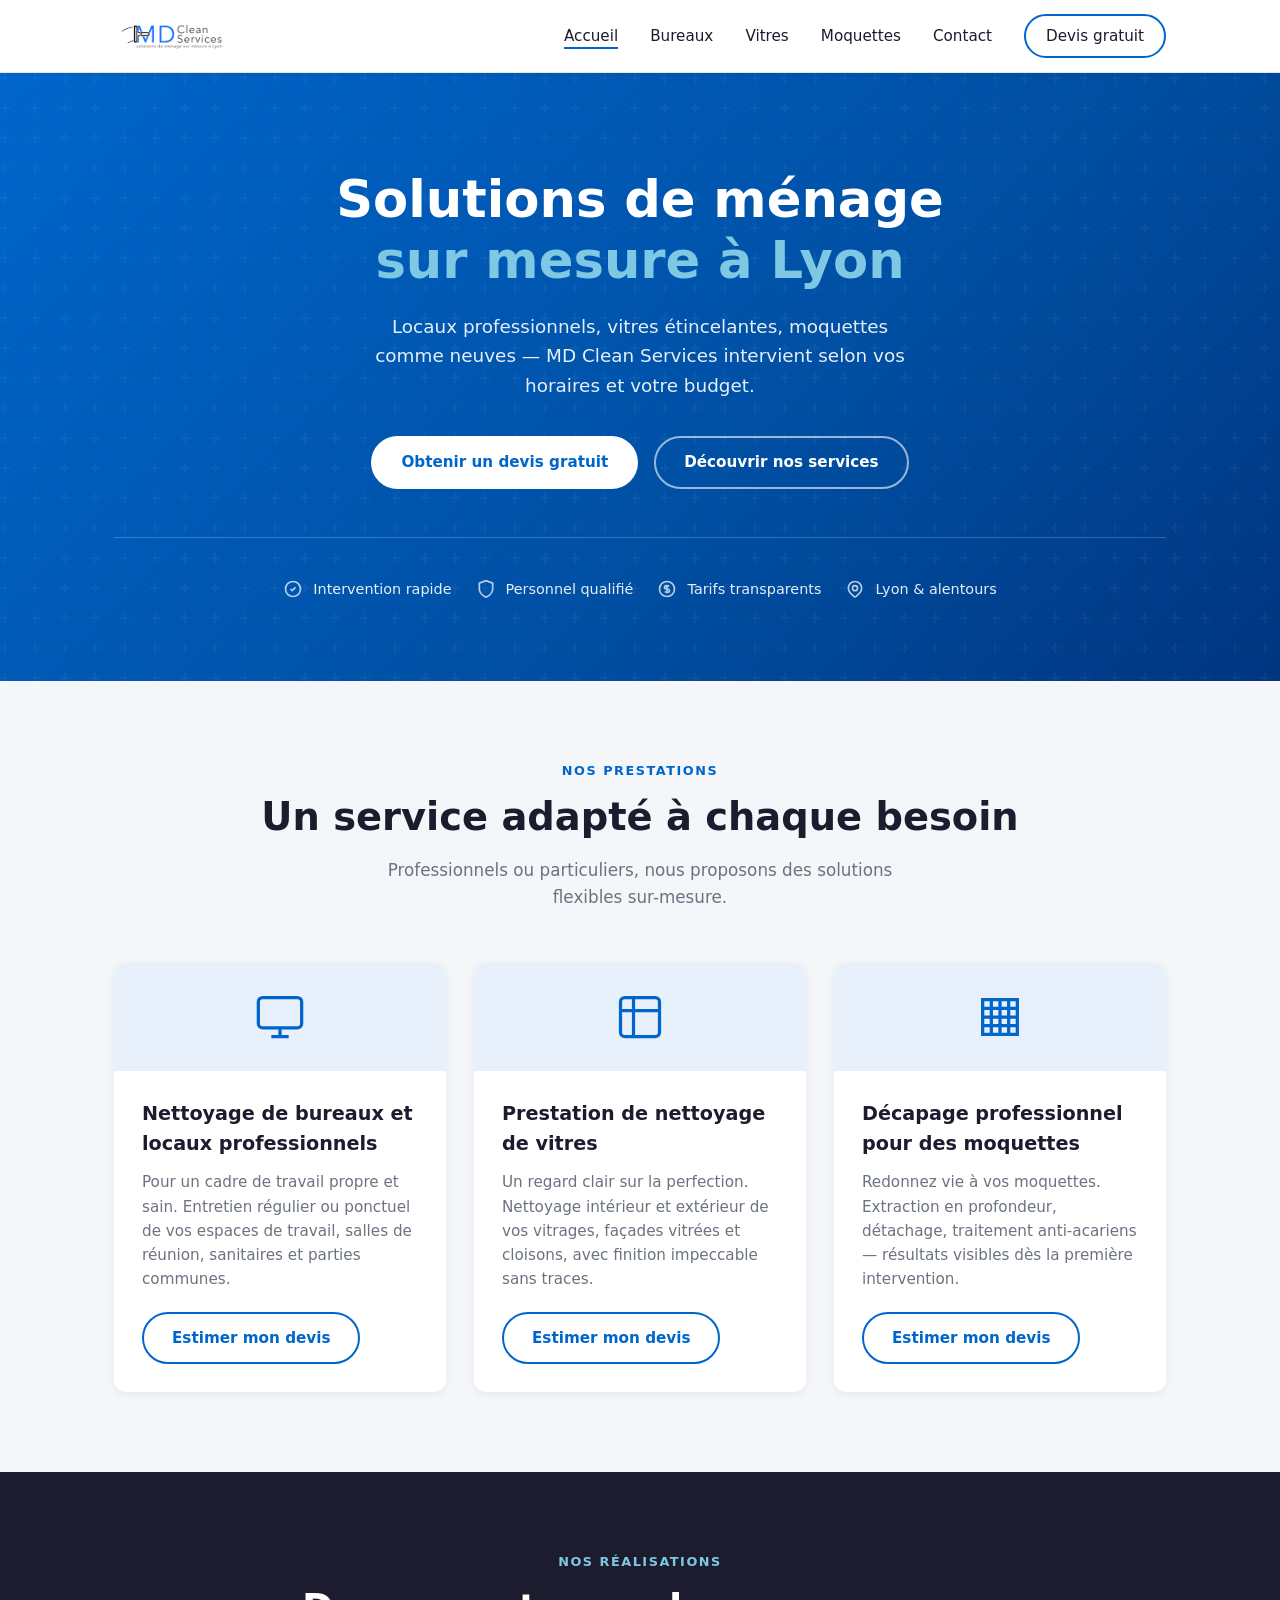
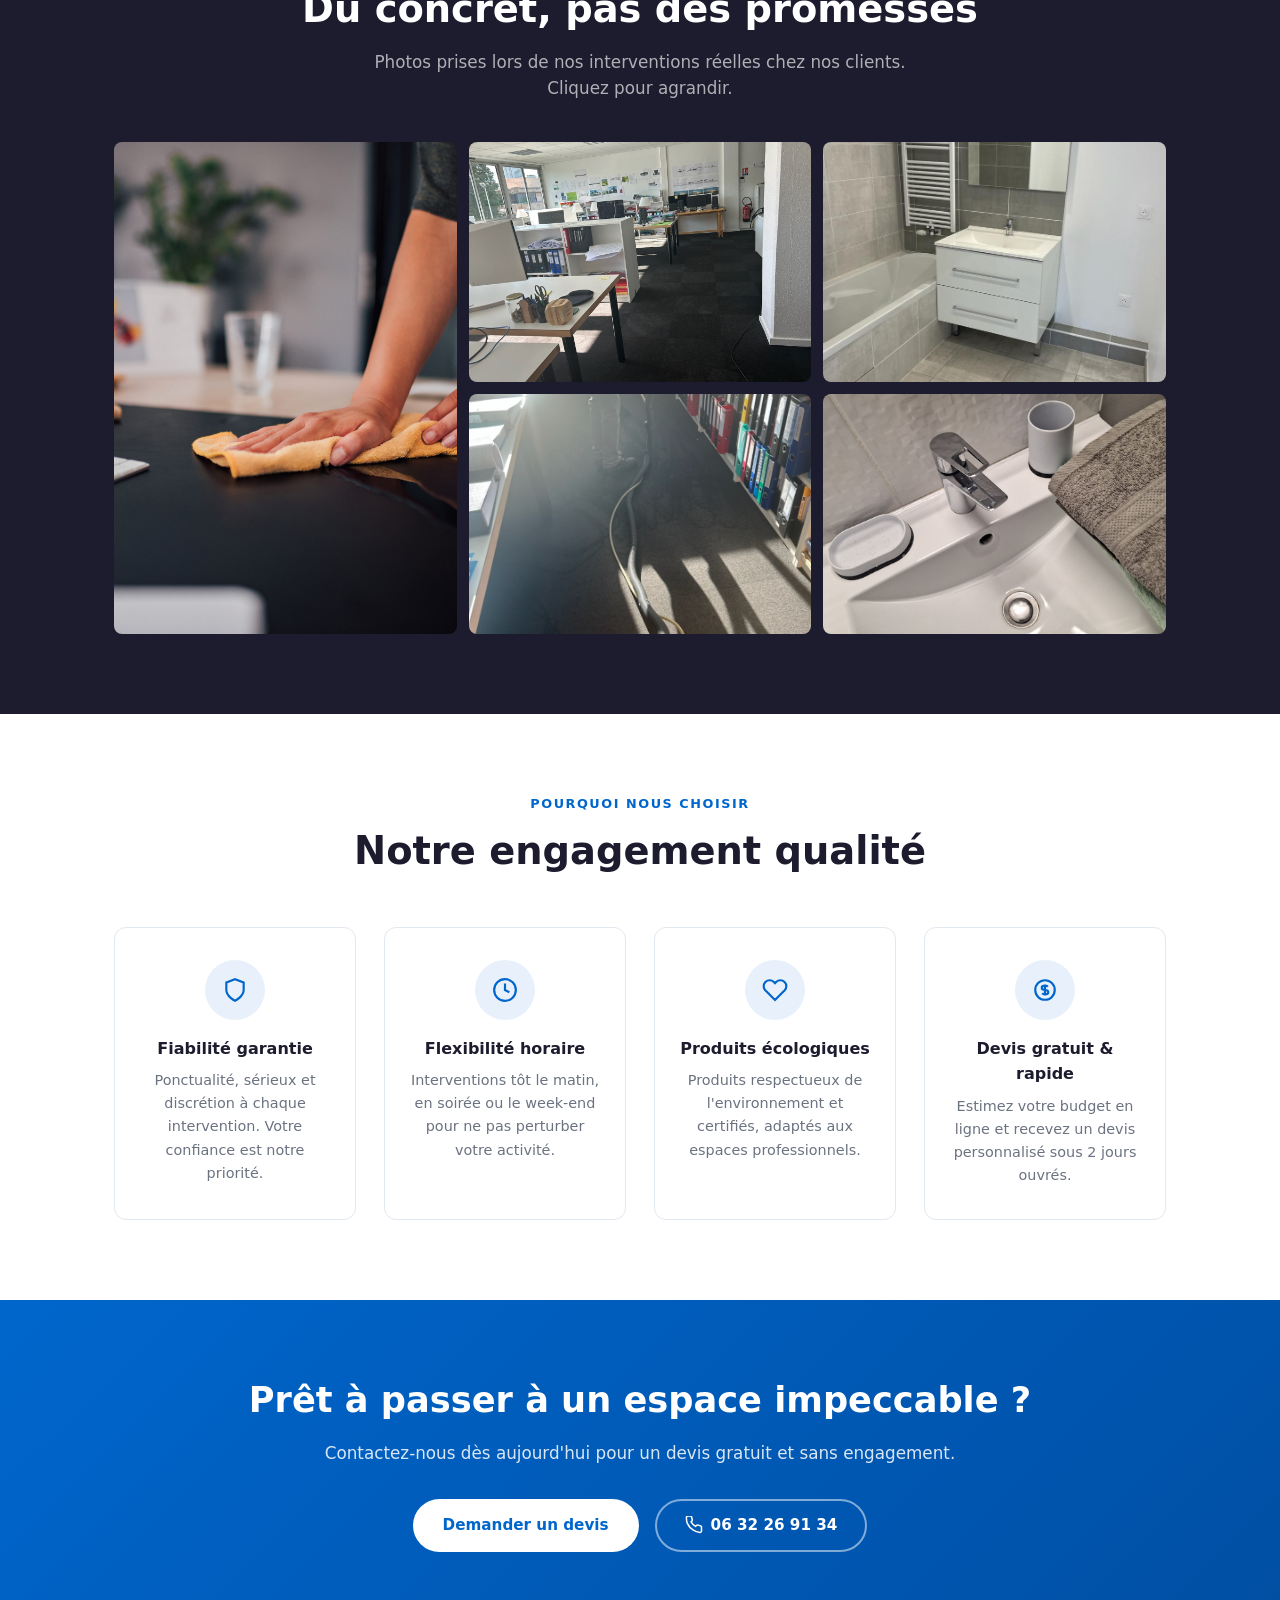
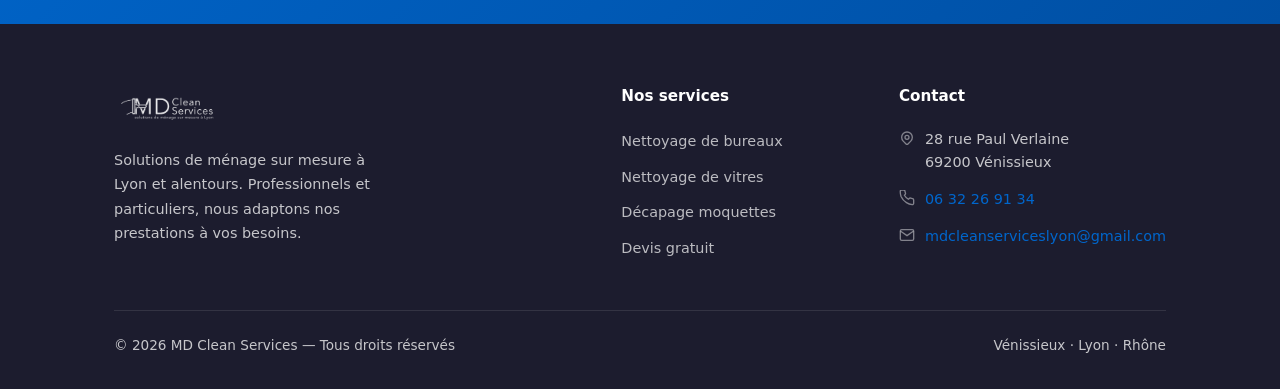
==== index.html @ 0ec76979 "feat: 🚀 init site statique MD Clean Services — bêta - Pages : accueil, bureaux, vitres, moquettes, c" ====
<!DOCTYPE html>
<html lang="fr">
<head>
  <meta charset="UTF-8">
  <meta name="viewport" content="width=device-width, initial-scale=1.0">
  <title>MD Clean Services – Solutions de ménage sur mesure à Lyon</title>
  <meta name="description" content="MD Clean Services propose des prestations de nettoyage professionnel à Lyon et alentours : bureaux, locaux, vitres et moquettes. Devis gratuit.">
  <meta name="robots" content="index, follow">
  <link rel="canonical" href="https://www.mdcleanservices.com/">
  <link rel="icon" type="image/png" href="images/logo.png">
  <link rel="stylesheet" href="css/style.css">
  <meta property="og:title" content="MD Clean Services – Nettoyage professionnel à Lyon">
  <meta property="og:description" content="Nettoyage de bureaux, vitres et moquettes à Lyon et Vénissieux. Devis gratuit.">
  <meta property="og:type" content="website">
</head>
<body>

<header>
  <nav class="container">
    <a href="index.html" class="nav-logo" aria-label="MD Clean Services – Accueil">
      <img src="images/logo.png" alt="MD Clean Services" width="160" height="69">
    </a>
    <ul class="nav-links" id="nav-links">
      <li><a href="index.html">Accueil</a></li>
      <li><a href="nettoyage-bureaux.html">Bureaux</a></li>
      <li><a href="nettoyage-vitres.html">Vitres</a></li>
      <li><a href="moquettes.html">Moquettes</a></li>
      <li><a href="contact.html">Contact</a></li>
      <li><a href="contact.html" class="btn btn-outline" style="padding:8px 20px">Devis gratuit</a></li>
    </ul>
    <button class="nav-burger" aria-label="Ouvrir le menu" aria-expanded="false">
      <span></span><span></span><span></span>
    </button>
  </nav>
</header>

<!-- HERO -->
<section class="hero">
  <div class="container hero-content">
    <h1>Solutions de ménage<br><span>sur mesure à Lyon</span></h1>
    <p>Locaux professionnels, vitres étincelantes, moquettes comme neuves — MD Clean Services intervient selon vos horaires et votre budget.</p>
    <div class="hero-cta">
      <a href="contact.html" class="btn btn-white">Obtenir un devis gratuit</a>
      <a href="#services" class="btn" style="border:2px solid rgba(255,255,255,.6);color:#fff">Découvrir nos services</a>
    </div>
    <div class="hero-badges">
      <div class="hero-badge">
        <svg width="20" height="20" viewBox="0 0 24 24" fill="none" stroke="currentColor" stroke-width="2"><path d="M9 12l2 2 4-4m6 2a9 9 0 11-18 0 9 9 0 0118 0z"/></svg>
        Intervention rapide
      </div>
      <div class="hero-badge">
        <svg width="20" height="20" viewBox="0 0 24 24" fill="none" stroke="currentColor" stroke-width="2"><path d="M12 22s8-4 8-10V5l-8-3-8 3v7c0 6 8 10 8 10z"/></svg>
        Personnel qualifié
      </div>
      <div class="hero-badge">
        <svg width="20" height="20" viewBox="0 0 24 24" fill="none" stroke="currentColor" stroke-width="2"><path d="M12 8c-1.657 0-3 .895-3 2s1.343 2 3 2 3 .895 3 2-1.343 2-3 2m0-8c1.11 0 2.08.402 2.599 1M12 8V7m0 1v8m0 0v1m0-1c-1.11 0-2.08-.402-2.599-1M21 12a9 9 0 11-18 0 9 9 0 0118 0z"/></svg>
        Tarifs transparents
      </div>
      <div class="hero-badge">
        <svg width="20" height="20" viewBox="0 0 24 24" fill="none" stroke="currentColor" stroke-width="2"><path d="M17.657 16.657L13.414 20.9a1.998 1.998 0 01-2.827 0l-4.244-4.243a8 8 0 1111.314 0z"/><path d="M15 11a3 3 0 11-6 0 3 3 0 016 0z"/></svg>
        Lyon & alentours
      </div>
    </div>
  </div>
</section>

<!-- SERVICES -->
<section class="services" id="services">
  <div class="container">
    <div class="section-header centered">
      <div class="section-label">Nos prestations</div>
      <h2 class="section-title">Un service adapté à chaque besoin</h2>
      <p class="section-subtitle">Professionnels ou particuliers, nous proposons des solutions flexibles sur-mesure.</p>
    </div>

    <div class="services-grid">
      <article class="service-card">
        <div class="service-card-icon">
          <svg width="52" height="52" viewBox="0 0 24 24" fill="none" stroke="currentColor" stroke-width="1.5">
            <rect x="2" y="3" width="20" height="14" rx="2"/>
            <path d="M8 21h8M12 17v4"/>
          </svg>
        </div>
        <div class="service-card-body">
          <h3>Nettoyage de bureaux et locaux professionnels</h3>
          <p>Pour un cadre de travail propre et sain. Entretien régulier ou ponctuel de vos espaces de travail, salles de réunion, sanitaires et parties communes.</p>
          <a href="contact.html?service=bureaux&devis=1" class="btn btn-outline">Estimer mon devis</a>
        </div>
      </article>

      <article class="service-card">
        <div class="service-card-icon">
          <svg width="52" height="52" viewBox="0 0 24 24" fill="none" stroke="currentColor" stroke-width="1.5">
            <rect x="3" y="3" width="18" height="18" rx="2"/>
            <path d="M3 9h18M9 3v18"/>
          </svg>
        </div>
        <div class="service-card-body">
          <h3>Prestation de nettoyage de vitres</h3>
          <p>Un regard clair sur la perfection. Nettoyage intérieur et extérieur de vos vitrages, façades vitrées et cloisons, avec finition impeccable sans traces.</p>
          <a href="contact.html?service=vitres&devis=1" class="btn btn-outline">Estimer mon devis</a>
        </div>
      </article>

      <article class="service-card">
        <div class="service-card-icon">
          <svg width="52" height="52" viewBox="0 0 24 24" fill="none" stroke="currentColor" stroke-width="1.5">
            <path d="M4 4h16v16H4z"/>
            <path d="M4 8h16M4 12h16M4 16h16M8 4v16M12 4v16M16 4v16"/>
          </svg>
        </div>
        <div class="service-card-body">
          <h3>Décapage professionnel pour des moquettes</h3>
          <p>Redonnez vie à vos moquettes. Extraction en profondeur, détachage, traitement anti-acariens — résultats visibles dès la première intervention.</p>
          <a href="contact.html?service=moquettes&devis=1" class="btn btn-outline">Estimer mon devis</a>
        </div>
      </article>
    </div>
  </div>
</section>

<!-- GALERIE RÉALISATIONS -->
<section class="gallery">
  <div class="container">
    <div class="section-header centered" style="margin-bottom:40px">
      <div class="section-label">Nos réalisations</div>
      <h2 class="section-title">Du concret, pas des promesses</h2>
      <p class="section-subtitle">Photos prises lors de nos interventions réelles chez nos clients. Cliquez pour agrandir.</p>
    </div>

    <div class="gallery-grid">
      <div class="gallery-item large" data-src="images/iStock-1163707153-scaled.jpg" data-caption="Nettoyage de bureaux">
        <img src="images/iStock-1163707153-scaled.jpg" alt="Nettoyage de bureau professionnel" loading="lazy">
        <div class="gallery-item-caption"><span>Nettoyage de bureaux</span></div>
      </div>
      <div class="gallery-item" data-src="images/1717599167573103261.jpg" data-caption="Open space professionnel">
        <img src="images/1717599167573103261.jpg" alt="Open space après nettoyage" loading="lazy">
        <div class="gallery-item-caption"><span>Open space professionnel</span></div>
      </div>
      <div class="gallery-item" data-src="images/IMG-20230107-WA0008.jpg" data-caption="Sanitaires résidentiels">
        <img src="images/IMG-20230107-WA0008.jpg" alt="Salle de bain nettoyée" loading="lazy">
        <div class="gallery-item-caption"><span>Sanitaires résidentiels</span></div>
      </div>
      <div class="gallery-item" data-src="images/555633220976903128.jpg" data-caption="Décapage de moquette de bureau">
        <img src="images/555633220976903128.jpg" alt="Décapage de moquette de bureau en cours" loading="lazy">
        <div class="gallery-item-caption"><span>Décapage moquettes</span></div>
      </div>
      <div class="gallery-item" data-src="images/20230630_131059-scaled.jpg" data-caption="Détail sanitaire">
        <img src="images/20230630_131059-scaled.jpg" alt="Lavabo brillant après nettoyage" loading="lazy">
        <div class="gallery-item-caption"><span>Détail sanitaire</span></div>
      </div>
    </div>
  </div>
</section>

<!-- Lightbox -->
<div id="lightbox" class="lightbox" role="dialog" aria-modal="true" aria-label="Photo agrandie">
  <button class="lightbox-close" aria-label="Fermer">&#x2715;</button>
  <img id="lightbox-img" src="" alt="">
  <p class="lightbox-caption" id="lightbox-caption"></p>
</div>

<!-- POURQUOI NOUS -->
<section>
  <div class="container">
    <div class="section-header centered">
      <div class="section-label">Pourquoi nous choisir</div>
      <h2 class="section-title">Notre engagement qualité</h2>
    </div>

    <div class="why-grid">
      <div class="why-item">
        <div class="why-icon">
          <svg width="26" height="26" viewBox="0 0 24 24" fill="none" stroke="currentColor" stroke-width="2"><path d="M12 22s8-4 8-10V5l-8-3-8 3v7c0 6 8 10 8 10z"/></svg>
        </div>
        <h4>Fiabilité garantie</h4>
        <p>Ponctualité, sérieux et discrétion à chaque intervention. Votre confiance est notre priorité.</p>
      </div>
      <div class="why-item">
        <div class="why-icon">
          <svg width="26" height="26" viewBox="0 0 24 24" fill="none" stroke="currentColor" stroke-width="2"><circle cx="12" cy="12" r="10"/><polyline points="12 6 12 12 16 14"/></svg>
        </div>
        <h4>Flexibilité horaire</h4>
        <p>Interventions tôt le matin, en soirée ou le week-end pour ne pas perturber votre activité.</p>
      </div>
      <div class="why-item">
        <div class="why-icon">
          <svg width="26" height="26" viewBox="0 0 24 24" fill="none" stroke="currentColor" stroke-width="2"><path d="M20.84 4.61a5.5 5.5 0 0 0-7.78 0L12 5.67l-1.06-1.06a5.5 5.5 0 0 0-7.78 7.78l1.06 1.06L12 21.23l7.78-7.78 1.06-1.06a5.5 5.5 0 0 0 0-7.78z"/></svg>
        </div>
        <h4>Produits écologiques</h4>
        <p>Produits respectueux de l'environnement et certifiés, adaptés aux espaces professionnels.</p>
      </div>
      <div class="why-item">
        <div class="why-icon">
          <svg width="26" height="26" viewBox="0 0 24 24" fill="none" stroke="currentColor" stroke-width="2"><path d="M12 8c-1.657 0-3 .895-3 2s1.343 2 3 2 3 .895 3 2-1.343 2-3 2m0-8c1.11 0 2.08.402 2.599 1M12 8V7m0 1v8m0 0v1m0-1c-1.11 0-2.08-.402-2.599-1M21 12a9 9 0 11-18 0 9 9 0 0118 0z"/></svg>
        </div>
        <h4>Devis gratuit &amp; rapide</h4>
        <p>Estimez votre budget en ligne et recevez un devis personnalisé sous 2 jours ouvrés.</p>
      </div>
    </div>
  </div>
</section>

<!-- CTA -->
<section class="cta-band">
  <div class="container">
    <h2>Prêt à passer à un espace impeccable ?</h2>
    <p>Contactez-nous dès aujourd'hui pour un devis gratuit et sans engagement.</p>
    <div style="display:flex;gap:16px;justify-content:center;flex-wrap:wrap">
      <a href="contact.html" class="btn btn-white">Demander un devis</a>
      <a href="tel:0632269134" class="btn" style="border:2px solid rgba(255,255,255,.5);color:#fff">
        <svg width="18" height="18" viewBox="0 0 24 24" fill="none" stroke="currentColor" stroke-width="2"><path d="M22 16.92v3a2 2 0 01-2.18 2 19.79 19.79 0 01-8.63-3.07A19.5 19.5 0 013.07 9.82 19.79 19.79 0 012 1.18 2 2 0 013.96 0h3a2 2 0 012 1.72c.127.96.361 1.903.7 2.81a2 2 0 01-.45 2.11L8.09 7.91a16 16 0 006 6l1.27-1.27a2 2 0 012.11-.45c.907.339 1.85.573 2.81.7A2 2 0 0122 14.92z"/></svg>
        06 32 26 91 34
      </a>
    </div>
  </div>
</section>

<footer>
  <div class="container">
    <div class="footer-grid">
      <div class="footer-brand">
        <img src="images/logo.png" alt="MD Clean Services">
        <p>Solutions de ménage sur mesure à Lyon et alentours. Professionnels et particuliers, nous adaptons nos prestations à vos besoins.</p>
      </div>
      <div class="footer-col">
        <h4>Nos services</h4>
        <ul class="footer-links">
          <li><a href="nettoyage-bureaux.html">Nettoyage de bureaux</a></li>
          <li><a href="nettoyage-vitres.html">Nettoyage de vitres</a></li>
          <li><a href="moquettes.html">Décapage moquettes</a></li>
          <li><a href="contact.html">Devis gratuit</a></li>
        </ul>
      </div>
      <div class="footer-col">
        <h4>Contact</h4>
        <div class="footer-contact-item">
          <svg width="16" height="16" viewBox="0 0 24 24" fill="none" stroke="currentColor" stroke-width="2"><path d="M17.657 16.657L13.414 20.9a1.998 1.998 0 01-2.827 0l-4.244-4.243a8 8 0 1111.314 0z"/><path d="M15 11a3 3 0 11-6 0 3 3 0 016 0z"/></svg>
          <span>28 rue Paul Verlaine<br>69200 Vénissieux</span>
        </div>
        <div class="footer-contact-item">
          <svg width="16" height="16" viewBox="0 0 24 24" fill="none" stroke="currentColor" stroke-width="2"><path d="M22 16.92v3a2 2 0 01-2.18 2 19.79 19.79 0 01-8.63-3.07A19.5 19.5 0 013.07 9.82 19.79 19.79 0 012 1.18 2 2 0 013.96 0h3a2 2 0 012 1.72c.127.96.361 1.903.7 2.81a2 2 0 01-.45 2.11L8.09 7.91a16 16 0 006 6l1.27-1.27a2 2 0 012.11-.45c.907.339 1.85.573 2.81.7A2 2 0 0122 14.92z"/></svg>
          <a href="tel:0632269134">06 32 26 91 34</a>
        </div>
        <div class="footer-contact-item">
          <svg width="16" height="16" viewBox="0 0 24 24" fill="none" stroke="currentColor" stroke-width="2"><path d="M4 4h16c1.1 0 2 .9 2 2v12c0 1.1-.9 2-2 2H4c-1.1 0-2-.9-2-2V6c0-1.1.9-2 2-2z"/><polyline points="22,6 12,13 2,6"/></svg>
          <a href="mailto:mdcleanserviceslyon@gmail.com">mdcleanserviceslyon@gmail.com</a>
        </div>
      </div>
    </div>
    <hr class="footer-divider">
    <div class="footer-bottom">
      <span>© 2026 MD Clean Services — Tous droits réservés</span>
      <span>Vénissieux · Lyon · Rhône</span>
    </div>
  </div>
</footer>

<script src="js/main.js"></script>
<script>
// Lightbox
(function () {
  const lightbox = document.getElementById('lightbox');
  const lbImg    = document.getElementById('lightbox-img');
  const lbCap    = document.getElementById('lightbox-caption');

  document.querySelectorAll('.gallery-item').forEach(item => {
    item.style.cursor = 'zoom-in';
    item.addEventListener('click', () => {
      lbImg.src = item.dataset.src;
      lbImg.alt = item.querySelector('img').alt;
      lbCap.textContent = item.dataset.caption || '';
      lightbox.classList.add('open');
      document.body.style.overflow = 'hidden';
    });
  });

  function closeLightbox() {
    lightbox.classList.remove('open');
    document.body.style.overflow = '';
    lbImg.src = '';
  }

  document.querySelector('.lightbox-close').addEventListener('click', closeLightbox);
  lightbox.addEventListener('click', e => { if (e.target === lightbox) closeLightbox(); });
  document.addEventListener('keydown', e => { if (e.key === 'Escape') closeLightbox(); });
})();
</script>
<script src="js/matomo.js"></script>
</body>
</html>
---- css/style.css ----
/* ===== RESET & BASE ===== */
*, *::before, *::after { box-sizing: border-box; margin: 0; padding: 0; }

:root {
  --blue: #0066cc;
  --blue-dark: #004fa3;
  --blue-light: #e8f1fb;
  --dark: #1c1c2e;
  --gray: #6b7280;
  --gray-light: #f4f6f9;
  --white: #ffffff;
  --border: #e2e8f0;
  --shadow: 0 4px 24px rgba(0,0,0,.08);
  --shadow-sm: 0 2px 8px rgba(0,0,0,.06);
  --radius: 12px;
  --radius-sm: 8px;
  --transition: .25s ease;
  --font: 'Segoe UI', system-ui, -apple-system, sans-serif;
}

html { scroll-behavior: smooth; font-size: 16px; }

body {
  font-family: var(--font);
  color: var(--dark);
  line-height: 1.6;
  background: var(--white);
}

img { max-width: 100%; height: auto; display: block; }
a { color: var(--blue); text-decoration: none; transition: color var(--transition); }
a:hover { color: var(--blue-dark); }

.container {
  max-width: 1100px;
  margin: 0 auto;
  padding: 0 24px;
}

/* ===== BOUTONS ===== */
.btn {
  display: inline-flex;
  align-items: center;
  gap: 8px;
  padding: 12px 28px;
  border-radius: 50px;
  font-size: .95rem;
  font-weight: 600;
  cursor: pointer;
  border: 2px solid transparent;
  transition: all var(--transition);
  text-decoration: none;
}

.btn-primary {
  background: var(--blue);
  color: var(--white);
}
.btn-primary:hover {
  background: var(--blue-dark);
  color: var(--white);
  transform: translateY(-2px);
  box-shadow: 0 6px 20px rgba(0,102,204,.3);
}

.btn-outline {
  background: transparent;
  color: var(--blue);
  border-color: var(--blue);
}
.btn-outline:hover {
  background: var(--blue);
  color: var(--white);
  transform: translateY(-2px);
}

.btn-white {
  background: var(--white);
  color: var(--blue);
}
.btn-white:hover {
  background: var(--blue-light);
  color: var(--blue-dark);
  transform: translateY(-2px);
}

/* ===== HEADER / NAV ===== */
header {
  position: sticky;
  top: 0;
  z-index: 100;
  background: var(--white);
  border-bottom: 1px solid var(--border);
  box-shadow: var(--shadow-sm);
}

nav {
  display: flex;
  align-items: center;
  justify-content: space-between;
  height: 72px;
}

.nav-logo img {
  height: 52px;
  width: auto;
}

.nav-links {
  display: flex;
  align-items: center;
  gap: 32px;
  list-style: none;
}

.nav-links a {
  color: var(--dark);
  font-weight: 500;
  font-size: .95rem;
  position: relative;
}

.nav-links a:not(.btn)::after {
  content: '';
  position: absolute;
  left: 0; bottom: -4px;
  width: 0; height: 2px;
  background: var(--blue);
  transition: width var(--transition);
}

.nav-links a:not(.btn):hover::after,
.nav-links a:not(.btn).active::after { width: 100%; }
.nav-links a:not(.btn):hover { color: var(--blue); }

/* Le bouton CTA de la nav garde ses propres couleurs */
.nav-links .btn { position: static; }

.nav-burger {
  display: none;
  background: none;
  border: none;
  cursor: pointer;
  padding: 8px;
}

.nav-burger span {
  display: block;
  width: 24px;
  height: 2px;
  background: var(--dark);
  margin: 5px 0;
  transition: all var(--transition);
}

/* ===== HERO ===== */
.hero {
  background: linear-gradient(135deg, #0066cc 0%, #004fa3 60%, #003580 100%);
  color: var(--white);
  padding: 96px 0 80px;
  text-align: center;
  position: relative;
  overflow: hidden;
}

.hero::before {
  content: '';
  position: absolute;
  inset: 0;
  background: url("data:image/svg+xml,%3Csvg width='60' height='60' viewBox='0 0 60 60' xmlns='http://www.w3.org/2000/svg'%3E%3Cg fill='none' fill-rule='evenodd'%3E%3Cg fill='%23ffffff' fill-opacity='0.04'%3E%3Cpath d='M36 34v-4h-2v4h-4v2h4v4h2v-4h4v-2h-4zm0-30V0h-2v4h-4v2h4v4h2V6h4V4h-4zM6 34v-4H4v4H0v2h4v4h2v-4h4v-2H6zM6 4V0H4v4H0v2h4v4h2V6h4V4H6z'/%3E%3C/g%3E%3C/g%3E%3C/svg%3E");
}

.hero-content { position: relative; }

.hero h1 {
  font-size: clamp(2rem, 5vw, 3.2rem);
  font-weight: 800;
  line-height: 1.2;
  margin-bottom: 20px;
}

.hero h1 span { color: #7ec8e3; }

.hero p {
  font-size: 1.15rem;
  opacity: .9;
  max-width: 560px;
  margin: 0 auto 36px;
}

.hero-cta {
  display: flex;
  gap: 16px;
  justify-content: center;
  flex-wrap: wrap;
}

.hero-badges {
  display: flex;
  gap: 24px;
  justify-content: center;
  flex-wrap: wrap;
  margin-top: 48px;
  padding-top: 40px;
  border-top: 1px solid rgba(255,255,255,.2);
}

.hero-badge {
  display: flex;
  align-items: center;
  gap: 10px;
  font-size: .9rem;
  opacity: .9;
}

.hero-badge svg { opacity: .8; }

/* ===== SECTIONS ===== */
section { padding: 80px 0; }

.section-label {
  font-size: .8rem;
  font-weight: 700;
  letter-spacing: .12em;
  text-transform: uppercase;
  color: var(--blue);
  margin-bottom: 12px;
}

.section-title {
  font-size: clamp(1.6rem, 3.5vw, 2.4rem);
  font-weight: 800;
  line-height: 1.25;
  margin-bottom: 16px;
  color: var(--dark);
}

.section-subtitle {
  font-size: 1.05rem;
  color: var(--gray);
  max-width: 540px;
}

.section-header { margin-bottom: 52px; }
.section-header.centered { text-align: center; }
.section-header.centered .section-subtitle { margin: 0 auto; }

/* ===== SERVICES ===== */
.services { background: var(--gray-light); }

.services-grid {
  display: grid;
  grid-template-columns: repeat(auto-fit, minmax(300px, 1fr));
  gap: 28px;
}

.service-card {
  background: var(--white);
  border-radius: var(--radius);
  overflow: hidden;
  box-shadow: var(--shadow-sm);
  transition: all var(--transition);
  display: flex;
  flex-direction: column;
}

.service-card:hover {
  transform: translateY(-6px);
  box-shadow: var(--shadow);
}

.service-card-icon {
  background: var(--blue-light);
  padding: 28px;
  display: flex;
  align-items: center;
  justify-content: center;
}

.service-card-icon svg {
  color: var(--blue);
}

.service-card-body {
  padding: 28px;
  flex: 1;
  display: flex;
  flex-direction: column;
}

.service-card h3 {
  font-size: 1.2rem;
  font-weight: 700;
  margin-bottom: 10px;
  color: var(--dark);
}

.service-card p {
  color: var(--gray);
  font-size: .95rem;
  margin-bottom: 20px;
  flex: 1;
}

.service-card .btn {
  align-self: flex-start;
}

/* ===== POURQUOI NOUS ===== */
.why-grid {
  display: grid;
  grid-template-columns: repeat(auto-fit, minmax(220px, 1fr));
  gap: 28px;
}

.why-item {
  text-align: center;
  padding: 32px 20px;
  border-radius: var(--radius);
  background: var(--white);
  border: 1px solid var(--border);
  transition: all var(--transition);
}

.why-item:hover {
  border-color: var(--blue);
  box-shadow: var(--shadow);
}

.why-icon {
  width: 60px; height: 60px;
  background: var(--blue-light);
  border-radius: 50%;
  display: flex;
  align-items: center;
  justify-content: center;
  margin: 0 auto 16px;
  color: var(--blue);
}

.why-item h4 {
  font-size: 1rem;
  font-weight: 700;
  margin-bottom: 8px;
}

.why-item p {
  font-size: .9rem;
  color: var(--gray);
}

/* ===== CTA BAND ===== */
.cta-band {
  background: linear-gradient(135deg, #0066cc, #004fa3);
  color: var(--white);
  text-align: center;
  padding: 72px 0;
}

.cta-band h2 {
  font-size: clamp(1.6rem, 3vw, 2.2rem);
  font-weight: 800;
  margin-bottom: 12px;
}

.cta-band p {
  font-size: 1.05rem;
  opacity: .85;
  margin-bottom: 32px;
}

/* ===== SERVICE DETAIL PAGE ===== */
.page-hero {
  background: linear-gradient(135deg, #0066cc 0%, #004fa3 100%);
  color: var(--white);
  padding: 72px 0 64px;
}

.page-hero h1 {
  font-size: clamp(1.8rem, 4vw, 2.8rem);
  font-weight: 800;
  margin-bottom: 16px;
}

.page-hero p {
  font-size: 1.1rem;
  opacity: .85;
  max-width: 600px;
}

.breadcrumb {
  display: flex;
  align-items: center;
  justify-content: flex-start;
  gap: 8px;
  font-size: .85rem;
  margin-bottom: 24px;
  opacity: .75;
}

.breadcrumb a { color: inherit; }

.detail-grid {
  display: grid;
  grid-template-columns: 1fr 1fr;
  gap: 60px;
  align-items: center;
}

.detail-grid.reverse { direction: rtl; }
.detail-grid.reverse > * { direction: ltr; }

.detail-list {
  list-style: none;
  margin-top: 24px;
}

.detail-list li {
  display: flex;
  align-items: flex-start;
  gap: 12px;
  padding: 12px 0;
  border-bottom: 1px solid var(--border);
  font-size: .95rem;
}

.detail-list li:last-child { border-bottom: none; }

.detail-list li::before {
  content: '';
  width: 20px; height: 20px;
  background: var(--blue-light);
  border-radius: 50%;
  flex-shrink: 0;
  margin-top: 2px;
  background-image: url("data:image/svg+xml,%3Csvg xmlns='http://www.w3.org/2000/svg' viewBox='0 0 20 20' fill='%230066cc'%3E%3Cpath fill-rule='evenodd' d='M16.707 5.293a1 1 0 010 1.414l-8 8a1 1 0 01-1.414 0l-4-4a1 1 0 011.414-1.414L8 12.586l7.293-7.293a1 1 0 011.414 0z' clip-rule='evenodd'/%3E%3C/svg%3E");
  background-size: 14px;
  background-position: center;
  background-repeat: no-repeat;
}

.service-image {
  border-radius: var(--radius);
  overflow: hidden;
  box-shadow: var(--shadow);
}

.service-image img {
  width: 100%;
  height: 360px;
  object-fit: cover;
}

/* Image en format portrait : hauteur naturelle, pas de crop */
.service-image.portrait {
  align-self: start;
}
.service-image.portrait img {
  height: auto;
  max-height: 560px;
  object-fit: cover;
  object-position: center top;
}

.service-image-placeholder {
  width: 100%;
  height: 360px;
  background: linear-gradient(135deg, var(--blue-light), #d0e8ff);
  display: flex;
  align-items: center;
  justify-content: center;
  border-radius: var(--radius);
  color: var(--blue);
}

/* ===== CONTACT PAGE ===== */
.contact-grid {
  display: grid;
  grid-template-columns: 380px 1fr;
  gap: 48px;
  align-items: start;
}

.contact-info {
  background: var(--blue);
  color: var(--white);
  border-radius: var(--radius);
  padding: 40px;
}

.contact-info h3 {
  font-size: 1.3rem;
  font-weight: 700;
  margin-bottom: 32px;
}

.contact-info-item {
  display: flex;
  align-items: flex-start;
  gap: 16px;
  margin-bottom: 28px;
}

.contact-info-item svg {
  flex-shrink: 0;
  opacity: .85;
  margin-top: 2px;
}

.contact-info-item strong { display: block; margin-bottom: 4px; }
.contact-info-item span { font-size: .9rem; opacity: .85; }
.contact-info-item a { color: var(--white); opacity: .9; }
.contact-info-item a:hover { opacity: 1; }

/* ===== FORMULAIRE ===== */
.form-card {
  background: var(--white);
  border: 1px solid var(--border);
  border-radius: var(--radius);
  padding: 40px;
  box-shadow: var(--shadow-sm);
}

.form-row {
  display: grid;
  grid-template-columns: 1fr 1fr;
  gap: 20px;
}

.form-group {
  margin-bottom: 20px;
}

.form-group label:not(.devis-toggle) {
  display: block;
  font-size: .85rem;
  font-weight: 600;
  color: var(--dark);
  margin-bottom: 6px;
}

.form-group input,
.form-group textarea,
.form-group select {
  width: 100%;
  padding: 11px 16px;
  border: 1.5px solid var(--border);
  border-radius: var(--radius-sm);
  font-family: var(--font);
  font-size: .95rem;
  color: var(--dark);
  background: var(--white);
  transition: border-color var(--transition), box-shadow var(--transition);
  appearance: none;
}

.form-group input:focus,
.form-group textarea:focus,
.form-group select:focus {
  outline: none;
  border-color: var(--blue);
  box-shadow: 0 0 0 3px rgba(0,102,204,.12);
}

.form-group textarea { resize: vertical; min-height: 120px; }

/* Devis toggle */
.devis-toggle {
  display: flex !important;  /* surpasse le display:block de .form-group label */
  align-items: center;
  gap: 14px;
  padding: 16px 20px;
  background: var(--blue-light);
  border-radius: var(--radius-sm);
  cursor: pointer;
  margin-bottom: 0;
  border: 2px solid transparent;
  transition: border-color var(--transition), background var(--transition);
  user-select: none;
}

.devis-toggle:has(input:checked) {
  border-color: var(--blue);
  background: #d6e9f8;
}

/* Checkbox natif masqué — remplacé par .devis-toggle-box */
.devis-toggle input[type="checkbox"] {
  position: absolute;
  opacity: 0;
  width: 0;
  height: 0;
  pointer-events: none;
}

/* Checkbox custom */
.devis-toggle-box {
  width: 22px;
  height: 22px;
  flex-shrink: 0;
  border: 2px solid var(--blue);
  border-radius: 5px;
  background: var(--white);
  display: flex;
  align-items: center;
  justify-content: center;
  transition: background var(--transition);
}

.devis-toggle-box::after {
  content: '';
  display: block;
  width: 5px;
  height: 10px;
  border: 2.5px solid var(--white);
  border-top: none;
  border-left: none;
  transform: rotate(45deg) translateY(-1px);
  opacity: 0;
  transition: opacity var(--transition);
}

.devis-toggle:has(input:checked) .devis-toggle-box {
  background: var(--blue);
}

.devis-toggle:has(input:checked) .devis-toggle-box::after {
  opacity: 1;
}

.devis-toggle-label {
  display: flex;
  align-items: center;
  gap: 8px;
  font-weight: 600;
  font-size: .95rem;
  color: var(--dark);
  margin: 0;
  line-height: 1.3;
}

/* Devis section */
.devis-section {
  display: none;
  background: var(--gray-light);
  border-radius: var(--radius-sm);
  padding: 28px;
  margin-top: 20px;
  border: 1px solid var(--border);
}

.devis-section.visible { display: block; }

.devis-section h4 {
  font-size: 1rem;
  font-weight: 700;
  margin-bottom: 24px;
  color: var(--dark);
  display: flex;
  align-items: center;
  gap: 8px;
}

.slider-group {
  margin-bottom: 20px;
}

.slider-group label {
  display: flex;
  justify-content: space-between;
  align-items: center;
  font-size: .85rem;
  font-weight: 600;
  color: var(--dark);
  margin-bottom: 10px;
}

.slider-value {
  background: var(--blue);
  color: var(--white);
  padding: 2px 10px;
  border-radius: 20px;
  font-size: .8rem;
  font-weight: 700;
  min-width: 70px;
  text-align: center;
}

input[type="range"] {
  width: 100%;
  height: 6px;
  border-radius: 3px;
  background: var(--border);
  cursor: pointer;
  accent-color: var(--blue);
  border: none;
  padding: 0;
}

.devis-select-group {
  margin-bottom: 20px;
}

.devis-select-group label {
  display: block;
  font-size: .85rem;
  font-weight: 600;
  color: var(--dark);
  margin-bottom: 6px;
}

.devis-select-group select {
  width: 100%;
  padding: 11px 16px;
  border: 1.5px solid var(--border);
  border-radius: var(--radius-sm);
  font-family: var(--font);
  font-size: .95rem;
  background: var(--white);
  color: var(--dark);
  cursor: pointer;
  appearance: none;
  background-image: url("data:image/svg+xml,%3Csvg xmlns='http://www.w3.org/2000/svg' width='16' height='16' viewBox='0 0 24 24' fill='none' stroke='%236b7280' stroke-width='2'%3E%3Cpath d='m6 9 6 6 6-6'/%3E%3C/svg%3E");
  background-repeat: no-repeat;
  background-position: right 12px center;
  background-size: 16px;
}

.devis-select-group select:focus {
  outline: none;
  border-color: var(--blue);
  box-shadow: 0 0 0 3px rgba(0,102,204,.12);
}

.devis-result {
  margin-top: 24px;
  background: var(--white);
  border: 2px solid var(--blue);
  border-radius: var(--radius-sm);
  padding: 20px 24px;
  text-align: center;
}

.devis-result-label {
  font-size: .8rem;
  font-weight: 600;
  letter-spacing: .08em;
  text-transform: uppercase;
  color: var(--gray);
  margin-bottom: 4px;
}

.devis-result-price {
  font-size: 2rem;
  font-weight: 800;
  color: var(--blue);
  line-height: 1;
  margin-bottom: 6px;
}

.devis-result-note {
  font-size: .8rem;
  color: var(--gray);
  font-style: italic;
}

.form-submit {
  margin-top: 28px;
  display: flex;
  align-items: center;
  gap: 16px;
  flex-wrap: wrap;
}

.form-message {
  display: none;
  padding: 12px 20px;
  border-radius: var(--radius-sm);
  font-size: .9rem;
  font-weight: 600;
  margin-top: 16px;
}

.form-message.success {
  background: #d1fae5;
  color: #065f46;
  border: 1px solid #6ee7b7;
  display: block;
}

.form-message.error {
  background: #fee2e2;
  color: #991b1b;
  border: 1px solid #fca5a5;
  display: block;
}

/* ===== FOOTER ===== */
footer {
  background: var(--dark);
  color: rgba(255,255,255,.75);
  padding: 60px 0 32px;
}

.footer-grid {
  display: grid;
  grid-template-columns: 2fr 1fr 1fr;
  gap: 48px;
  margin-bottom: 48px;
}

.footer-brand img {
  height: 48px;
  width: auto;
  margin-bottom: 16px;
  filter: brightness(0) invert(1);
  opacity: .9;
}

.footer-brand p {
  font-size: .9rem;
  line-height: 1.7;
  max-width: 280px;
}

.footer-col h4 {
  color: var(--white);
  font-size: .95rem;
  font-weight: 700;
  margin-bottom: 20px;
}

.footer-links {
  list-style: none;
  display: flex;
  flex-direction: column;
  gap: 10px;
}

.footer-links a {
  color: rgba(255,255,255,.7);
  font-size: .9rem;
  transition: color var(--transition);
}

.footer-links a:hover { color: var(--white); }

.footer-contact-item {
  display: flex;
  align-items: flex-start;
  gap: 10px;
  margin-bottom: 14px;
  font-size: .9rem;
}

.footer-contact-item svg { flex-shrink: 0; opacity: .6; margin-top: 2px; }

.footer-divider {
  border: none;
  border-top: 1px solid rgba(255,255,255,.1);
  margin-bottom: 24px;
}

.footer-bottom {
  display: flex;
  align-items: center;
  justify-content: space-between;
  font-size: .85rem;
}

/* ===== UTILITAIRES ===== */
.text-center { text-align: center; }
.mt-4 { margin-top: 1rem; }
.mt-8 { margin-top: 2rem; }
.mb-0 { margin-bottom: 0; }

/* ===== RESPONSIVE ===== */
@media (max-width: 900px) {
  .contact-grid { grid-template-columns: 1fr; }
  .detail-grid { grid-template-columns: 1fr; }
  .detail-grid.reverse { direction: ltr; }
  .footer-grid { grid-template-columns: 1fr 1fr; }
  .footer-brand { grid-column: 1 / -1; }
}

@media (max-width: 680px) {
  section { padding: 56px 0; }
  .hero { padding: 64px 0 56px; }

  .nav-links { display: none; flex-direction: column; gap: 0; position: absolute; top: 72px; left: 0; right: 0; background: var(--white); border-bottom: 1px solid var(--border); padding: 12px 0; box-shadow: var(--shadow); }
  .nav-links.open { display: flex; }
  .nav-links li { width: 100%; }
  .nav-links a { display: block; padding: 12px 24px; }
  .nav-links a:not(.btn)::after { display: none; }
  .nav-links a:not(.btn).active {
    color: var(--blue);
    font-weight: 700;
    border-left: 3px solid var(--blue);
    padding-left: 21px;
  }
  .nav-burger { display: block; }

  .form-row { grid-template-columns: 1fr; }
  .footer-grid { grid-template-columns: 1fr; }
  .footer-bottom { flex-direction: column; gap: 8px; text-align: center; }
  .hero-badges { gap: 16px; }
  .hero-cta { flex-direction: column; align-items: center; }
  .form-card { padding: 24px; }
  .contact-info { padding: 28px; }
}

/* ===== GALERIE RÉALISATIONS ===== */
.gallery {
  background: var(--dark);
  color: var(--white);
}

.gallery .section-label { color: #7ec8e3; }
.gallery .section-title { color: var(--white); }
.gallery .section-subtitle { color: rgba(255,255,255,.65); }

.gallery-grid {
  display: grid;
  grid-template-columns: repeat(3, 1fr);
  grid-template-rows: 240px 240px;
  gap: 12px;
}

.gallery-item {
  overflow: hidden;
  border-radius: var(--radius-sm);
  cursor: pointer;
  position: relative;
}

.gallery-item img {
  width: 100%; height: 100%;
  object-fit: cover;
  transition: transform .4s ease;
}

.gallery-item:hover img { transform: scale(1.06); }

.gallery-item-caption {
  position: absolute;
  inset: 0;
  background: linear-gradient(to top, rgba(0,0,0,.65) 0%, transparent 50%);
  display: flex;
  align-items: flex-end;
  padding: 16px;
  opacity: 0;
  transition: opacity var(--transition);
}

.gallery-item:hover .gallery-item-caption { opacity: 1; }

.gallery-item-caption span {
  color: var(--white);
  font-size: .85rem;
  font-weight: 600;
}

/* Item large (premier) */
.gallery-item.large {
  grid-row: span 2;
}

@media (max-width: 768px) {
  .gallery-grid {
    grid-template-columns: repeat(2, 1fr);
    grid-template-rows: auto;
  }
  .gallery-item.large { grid-row: span 1; }
  .gallery-item { height: 180px; }
}

@media (max-width: 480px) {
  .gallery-grid { grid-template-columns: 1fr; }
  .gallery-item { height: 220px; }
}

/* ===== LIGHTBOX ===== */
.lightbox {
  display: none;
  position: fixed;
  inset: 0;
  z-index: 1000;
  background: rgba(0,0,0,.92);
  align-items: center;
  justify-content: center;
  padding: 24px;
  cursor: zoom-out;
}

.lightbox.open {
  display: flex;
}

.lightbox img {
  max-width: 100%;
  max-height: 90vh;
  object-fit: contain;
  border-radius: 6px;
  box-shadow: 0 8px 48px rgba(0,0,0,.6);
  cursor: default;
}

.lightbox-close {
  position: fixed;
  top: 20px; right: 24px;
  background: none;
  border: none;
  color: #fff;
  font-size: 2rem;
  line-height: 1;
  cursor: pointer;
  opacity: .7;
  transition: opacity var(--transition);
  z-index: 1001;
}
.lightbox-close:hover { opacity: 1; }

.lightbox-caption {
  position: fixed;
  bottom: 24px;
  left: 0; right: 0;
  text-align: center;
  color: rgba(255,255,255,.75);
  font-size: .9rem;
}

/* ===== TURNSTILE ===== */
.turnstile-wrap {
  margin-top: 20px;
  display: flex;
  justify-content: flex-start;
}
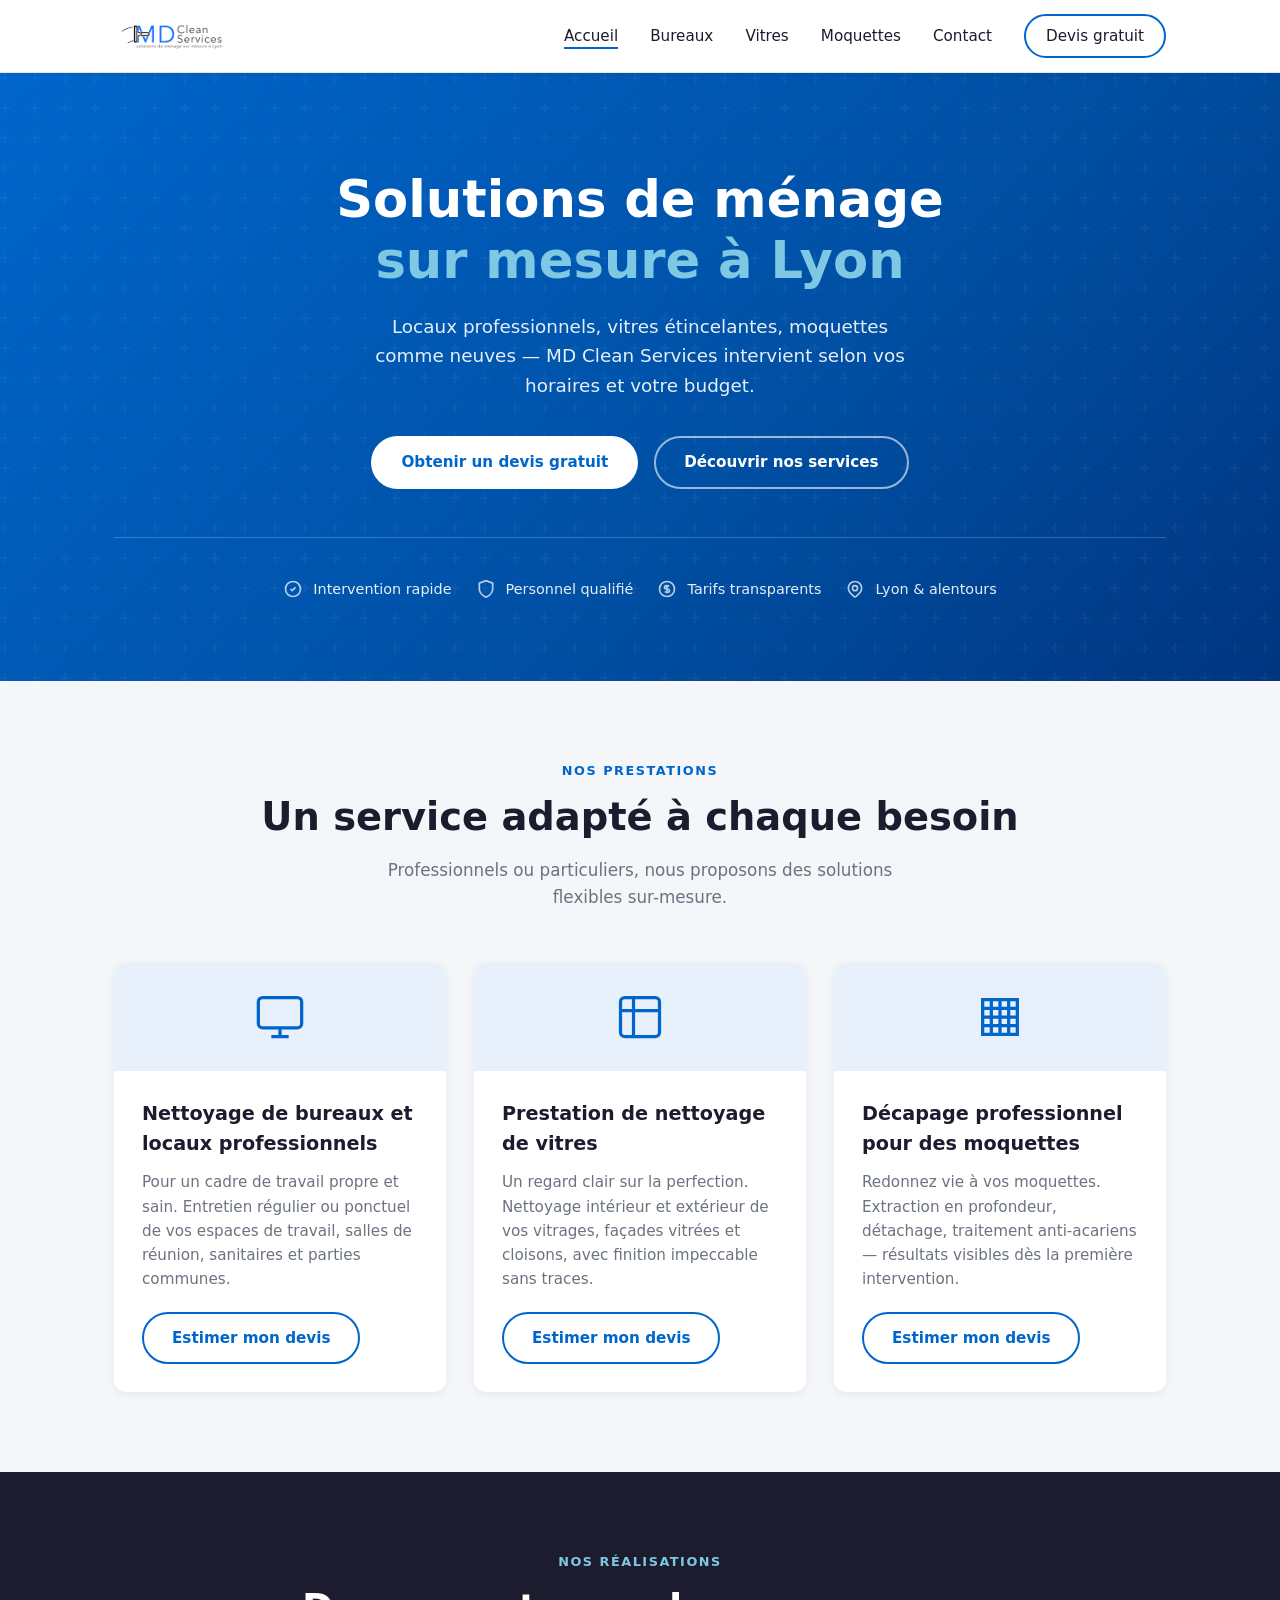
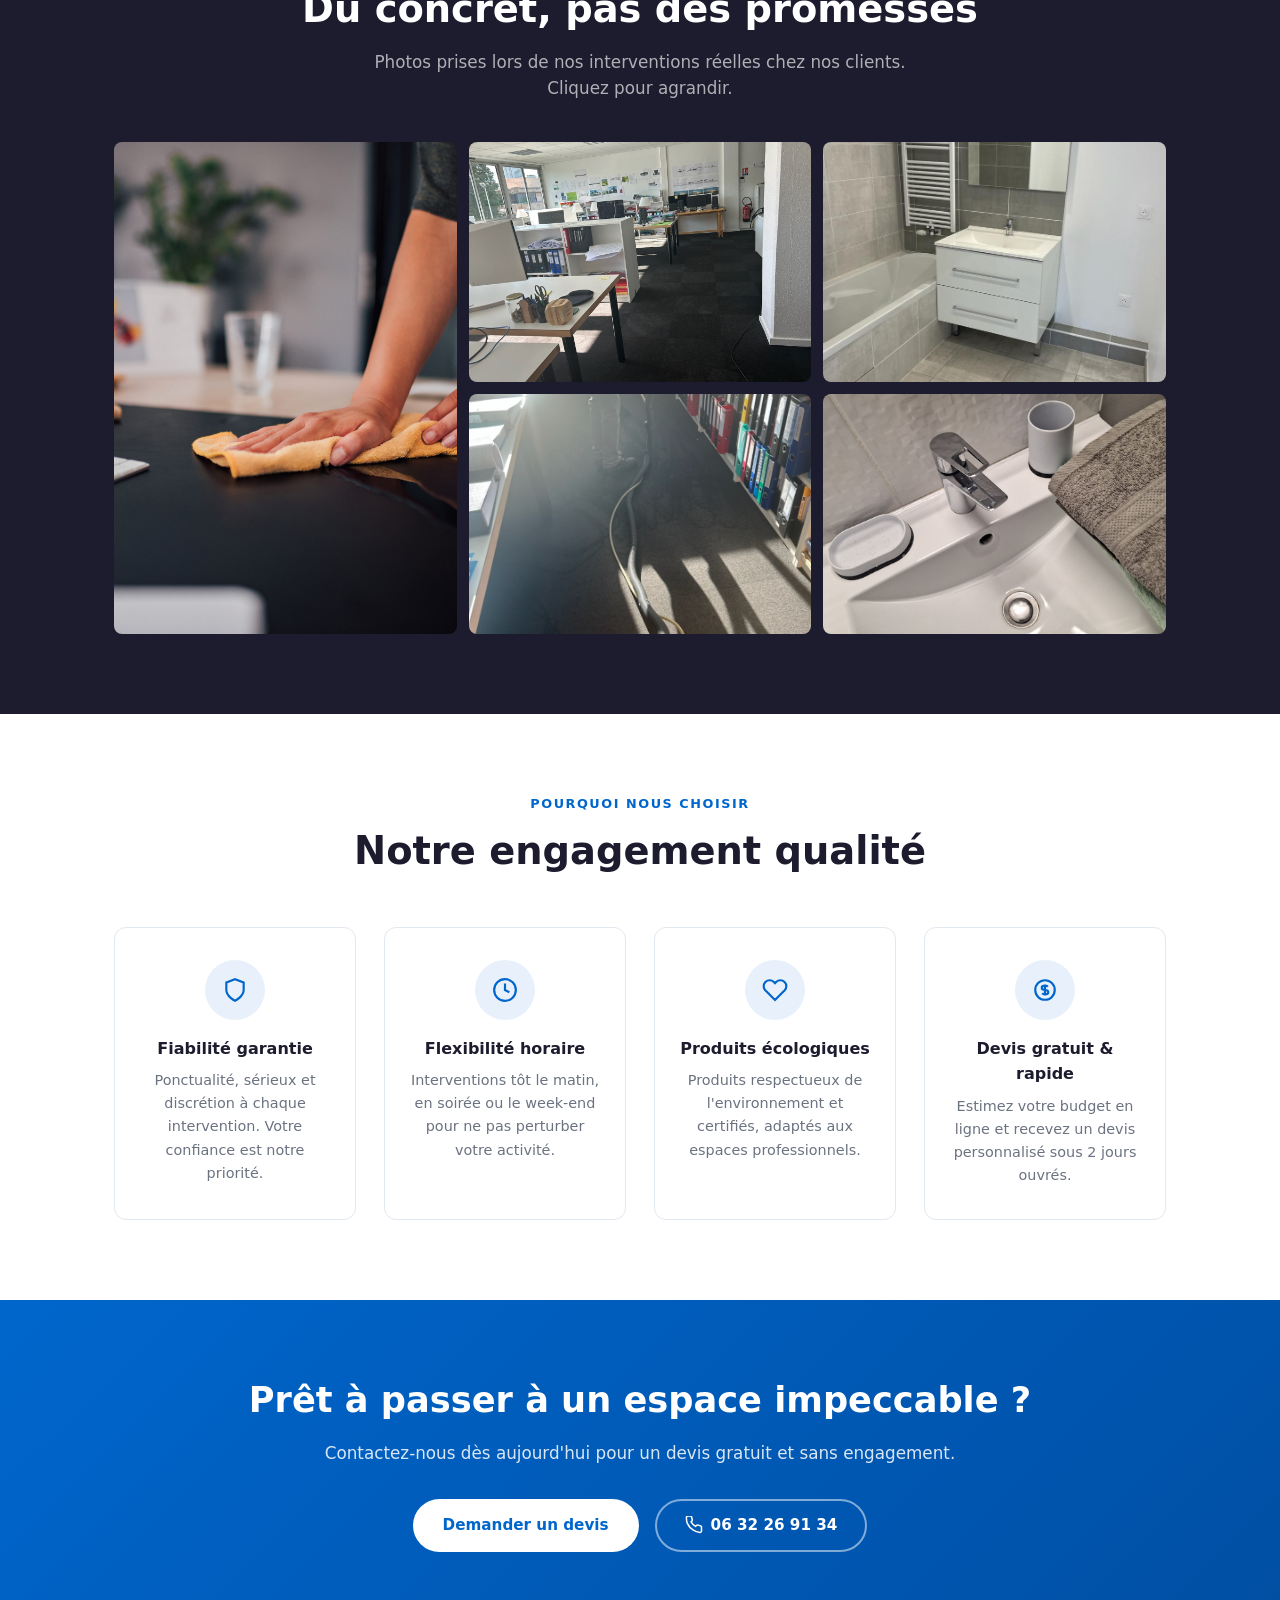
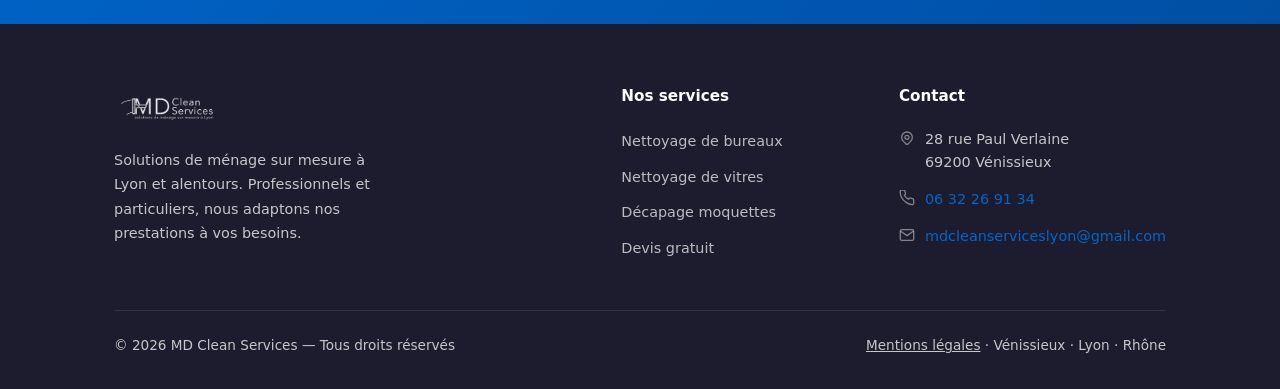
==== commit 2fe4316a: "feat: 📝 ajout page mentions légales et politique de confidentialité - Nouvelle page mentions-legales" ====
--- a/index.html
+++ b/index.html
@@ -251,7 +251,7 @@
     <hr class="footer-divider">
     <div class="footer-bottom">
       <span>© 2026 MD Clean Services — Tous droits réservés</span>
-      <span>Vénissieux · Lyon · Rhône</span>
+      <span><a href="mentions-legales.html" style="color:inherit;text-decoration:underline">Mentions légales</a> · Vénissieux · Lyon · Rhône</span>
     </div>
   </div>
 </footer>
--- a/css/style.css
+++ b/css/style.css
@@ -795,6 +795,11 @@
   display: block;
 }
 
+.input-error {
+  border-color: #dc2626 !important;
+  box-shadow: 0 0 0 3px rgba(220, 38, 38, .15);
+}
+
 /* ===== FOOTER ===== */
 footer {
   background: var(--dark);
@@ -1030,8 +1035,3 @@
 }
 
 /* ===== TURNSTILE ===== */
-.turnstile-wrap {
-  margin-top: 20px;
-  display: flex;
-  justify-content: flex-start;
-}
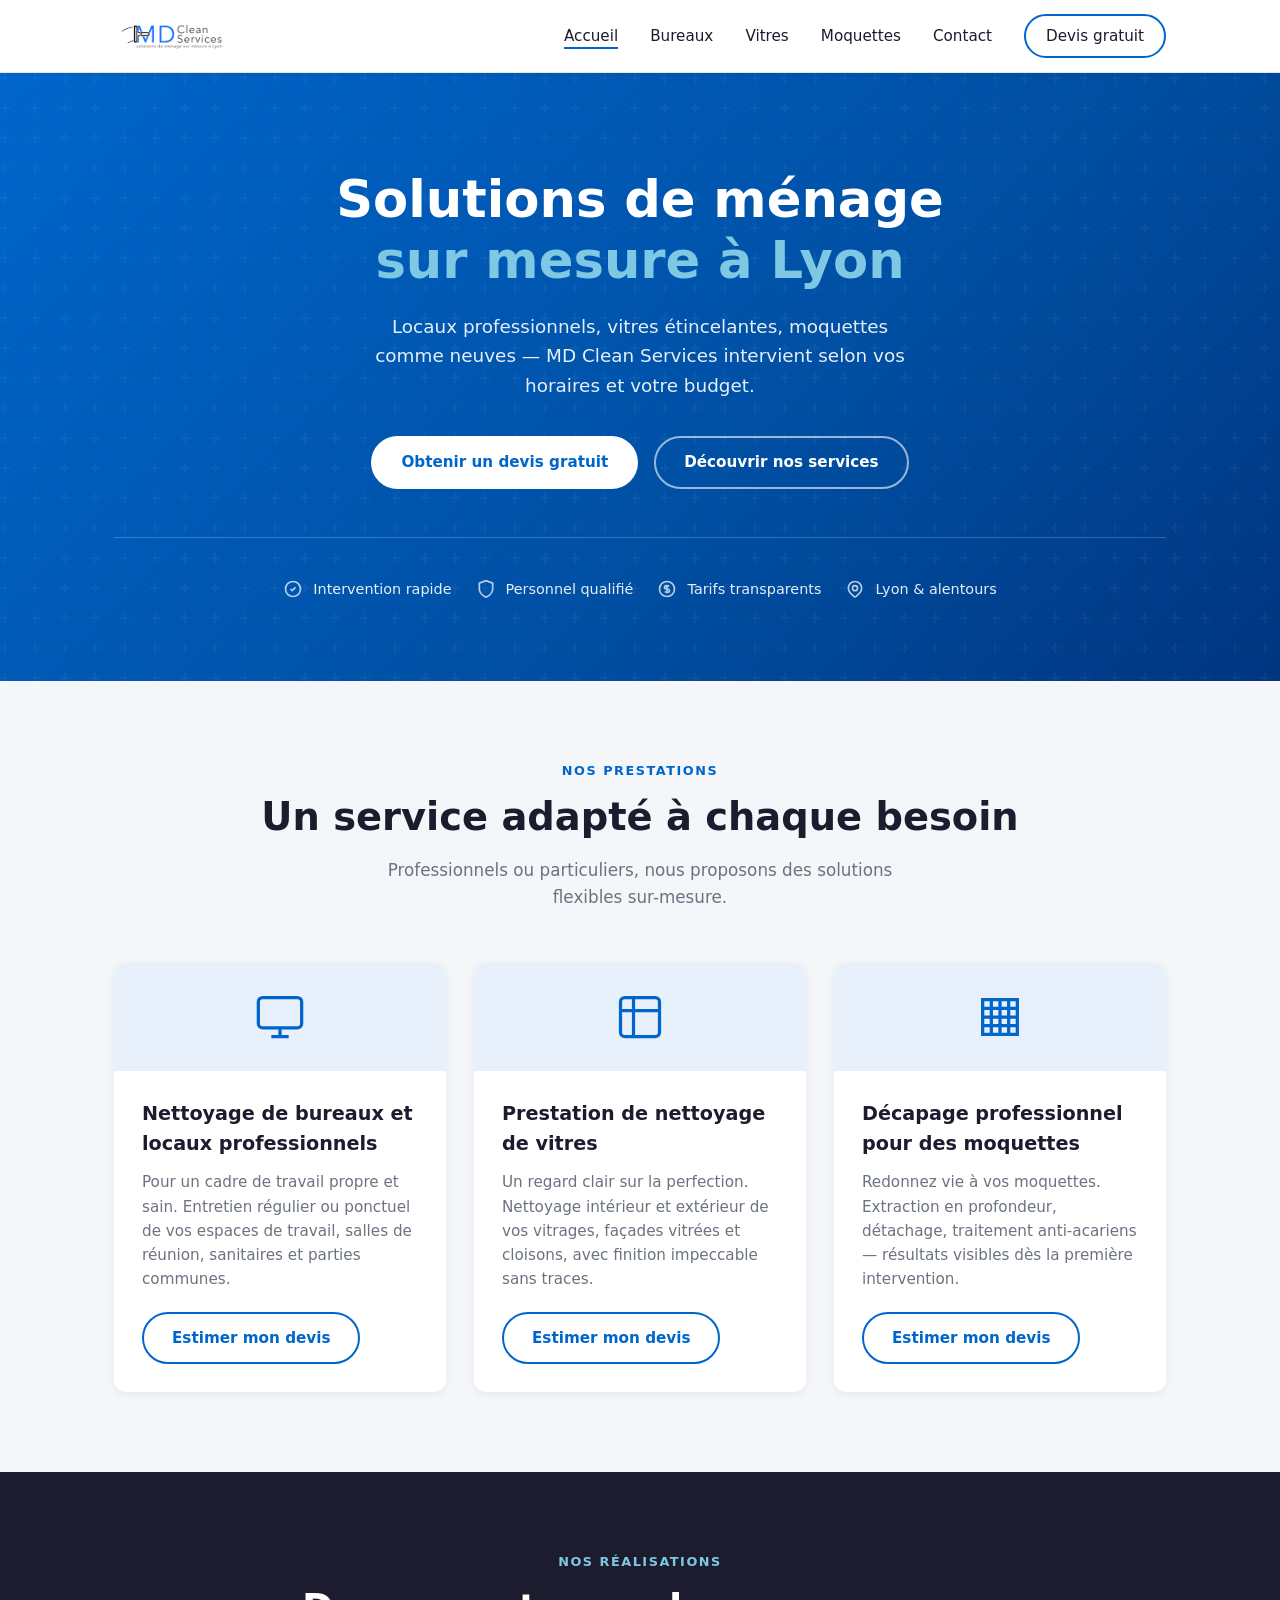
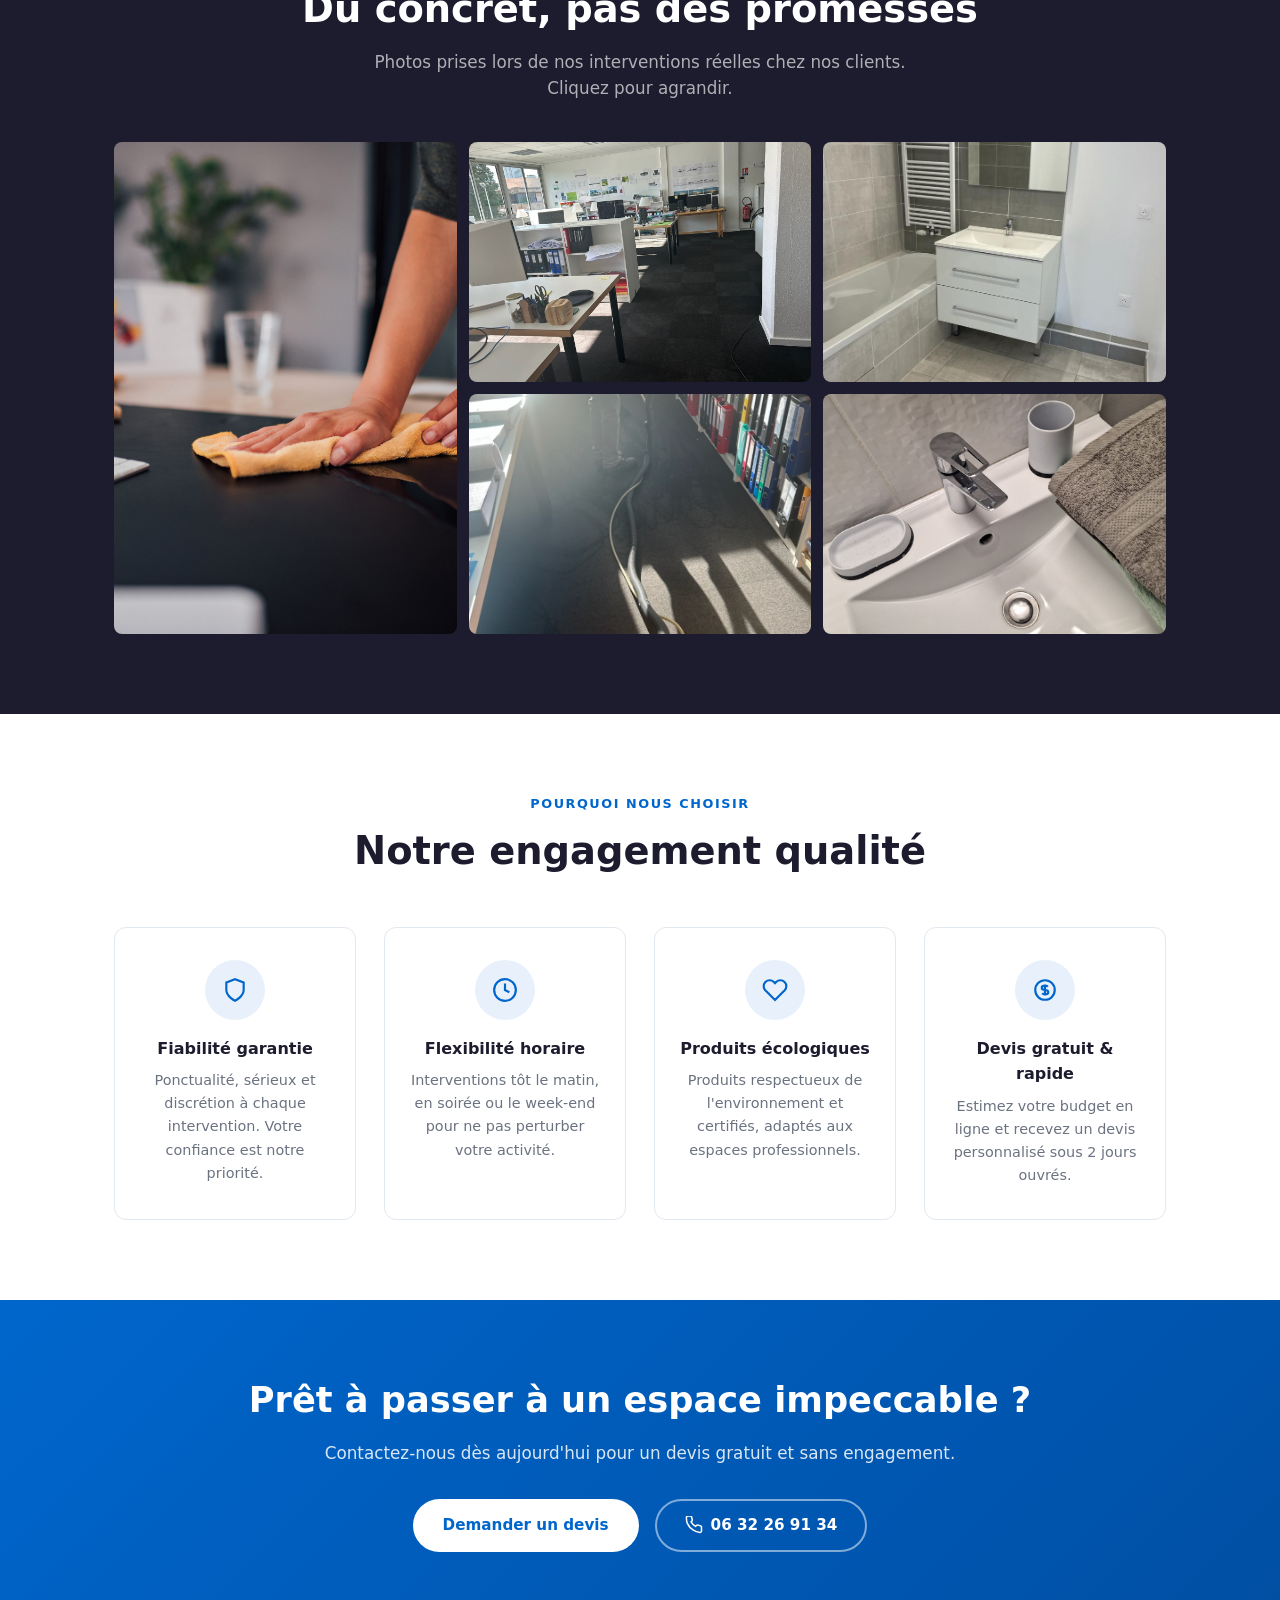
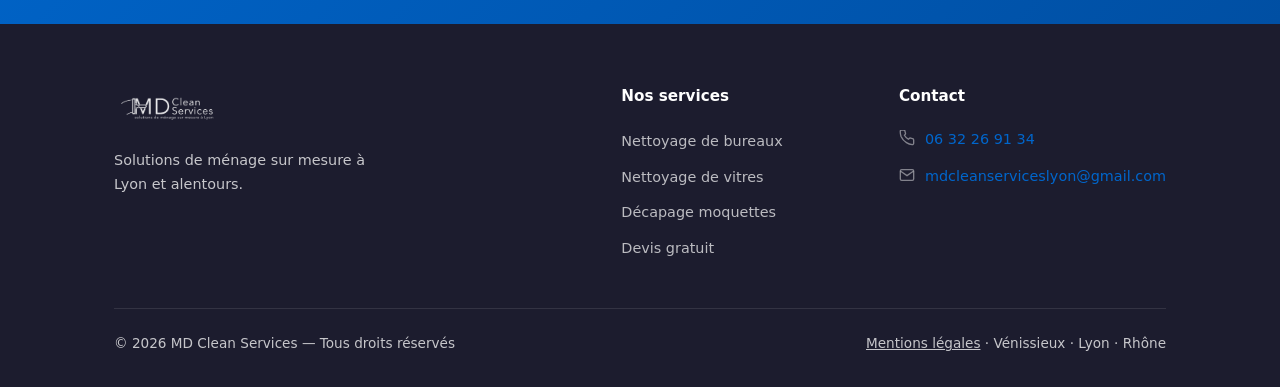
==== commit 7a3848e8: "refactor: ♻️ header et footer factorisés en Web Components - Nouveau js/components.js : SiteHeader e" ====
--- a/index.html
+++ b/index.html
@@ -12,27 +12,11 @@
   <meta property="og:title" content="MD Clean Services – Nettoyage professionnel à Lyon">
   <meta property="og:description" content="Nettoyage de bureaux, vitres et moquettes à Lyon et Vénissieux. Devis gratuit.">
   <meta property="og:type" content="website">
+  <script src="js/components.js"></script>
 </head>
 <body>
 
-<header>
-  <nav class="container">
-    <a href="index.html" class="nav-logo" aria-label="MD Clean Services – Accueil">
-      <img src="images/logo.png" alt="MD Clean Services" width="160" height="69">
-    </a>
-    <ul class="nav-links" id="nav-links">
-      <li><a href="index.html">Accueil</a></li>
-      <li><a href="nettoyage-bureaux.html">Bureaux</a></li>
-      <li><a href="nettoyage-vitres.html">Vitres</a></li>
-      <li><a href="moquettes.html">Moquettes</a></li>
-      <li><a href="contact.html">Contact</a></li>
-      <li><a href="contact.html" class="btn btn-outline" style="padding:8px 20px">Devis gratuit</a></li>
-    </ul>
-    <button class="nav-burger" aria-label="Ouvrir le menu" aria-expanded="false">
-      <span></span><span></span><span></span>
-    </button>
-  </nav>
-</header>
+<site-header></site-header>
 
 <!-- HERO -->
 <section class="hero">
@@ -216,45 +200,7 @@
   </div>
 </section>
 
-<footer>
-  <div class="container">
-    <div class="footer-grid">
-      <div class="footer-brand">
-        <img src="images/logo.png" alt="MD Clean Services">
-        <p>Solutions de ménage sur mesure à Lyon et alentours. Professionnels et particuliers, nous adaptons nos prestations à vos besoins.</p>
-      </div>
-      <div class="footer-col">
-        <h4>Nos services</h4>
-        <ul class="footer-links">
-          <li><a href="nettoyage-bureaux.html">Nettoyage de bureaux</a></li>
-          <li><a href="nettoyage-vitres.html">Nettoyage de vitres</a></li>
-          <li><a href="moquettes.html">Décapage moquettes</a></li>
-          <li><a href="contact.html">Devis gratuit</a></li>
-        </ul>
-      </div>
-      <div class="footer-col">
-        <h4>Contact</h4>
-        <div class="footer-contact-item">
-          <svg width="16" height="16" viewBox="0 0 24 24" fill="none" stroke="currentColor" stroke-width="2"><path d="M17.657 16.657L13.414 20.9a1.998 1.998 0 01-2.827 0l-4.244-4.243a8 8 0 1111.314 0z"/><path d="M15 11a3 3 0 11-6 0 3 3 0 016 0z"/></svg>
-          <span>28 rue Paul Verlaine<br>69200 Vénissieux</span>
-        </div>
-        <div class="footer-contact-item">
-          <svg width="16" height="16" viewBox="0 0 24 24" fill="none" stroke="currentColor" stroke-width="2"><path d="M22 16.92v3a2 2 0 01-2.18 2 19.79 19.79 0 01-8.63-3.07A19.5 19.5 0 013.07 9.82 19.79 19.79 0 012 1.18 2 2 0 013.96 0h3a2 2 0 012 1.72c.127.96.361 1.903.7 2.81a2 2 0 01-.45 2.11L8.09 7.91a16 16 0 006 6l1.27-1.27a2 2 0 012.11-.45c.907.339 1.85.573 2.81.7A2 2 0 0122 14.92z"/></svg>
-          <a href="tel:0632269134">06 32 26 91 34</a>
-        </div>
-        <div class="footer-contact-item">
-          <svg width="16" height="16" viewBox="0 0 24 24" fill="none" stroke="currentColor" stroke-width="2"><path d="M4 4h16c1.1 0 2 .9 2 2v12c0 1.1-.9 2-2 2H4c-1.1 0-2-.9-2-2V6c0-1.1.9-2 2-2z"/><polyline points="22,6 12,13 2,6"/></svg>
-          <a href="mailto:mdcleanserviceslyon@gmail.com">mdcleanserviceslyon@gmail.com</a>
-        </div>
-      </div>
-    </div>
-    <hr class="footer-divider">
-    <div class="footer-bottom">
-      <span>© 2026 MD Clean Services — Tous droits réservés</span>
-      <span><a href="mentions-legales.html" style="color:inherit;text-decoration:underline">Mentions légales</a> · Vénissieux · Lyon · Rhône</span>
-    </div>
-  </div>
-</footer>
+<site-footer></site-footer>
 
 <script src="js/main.js"></script>
 <script>
